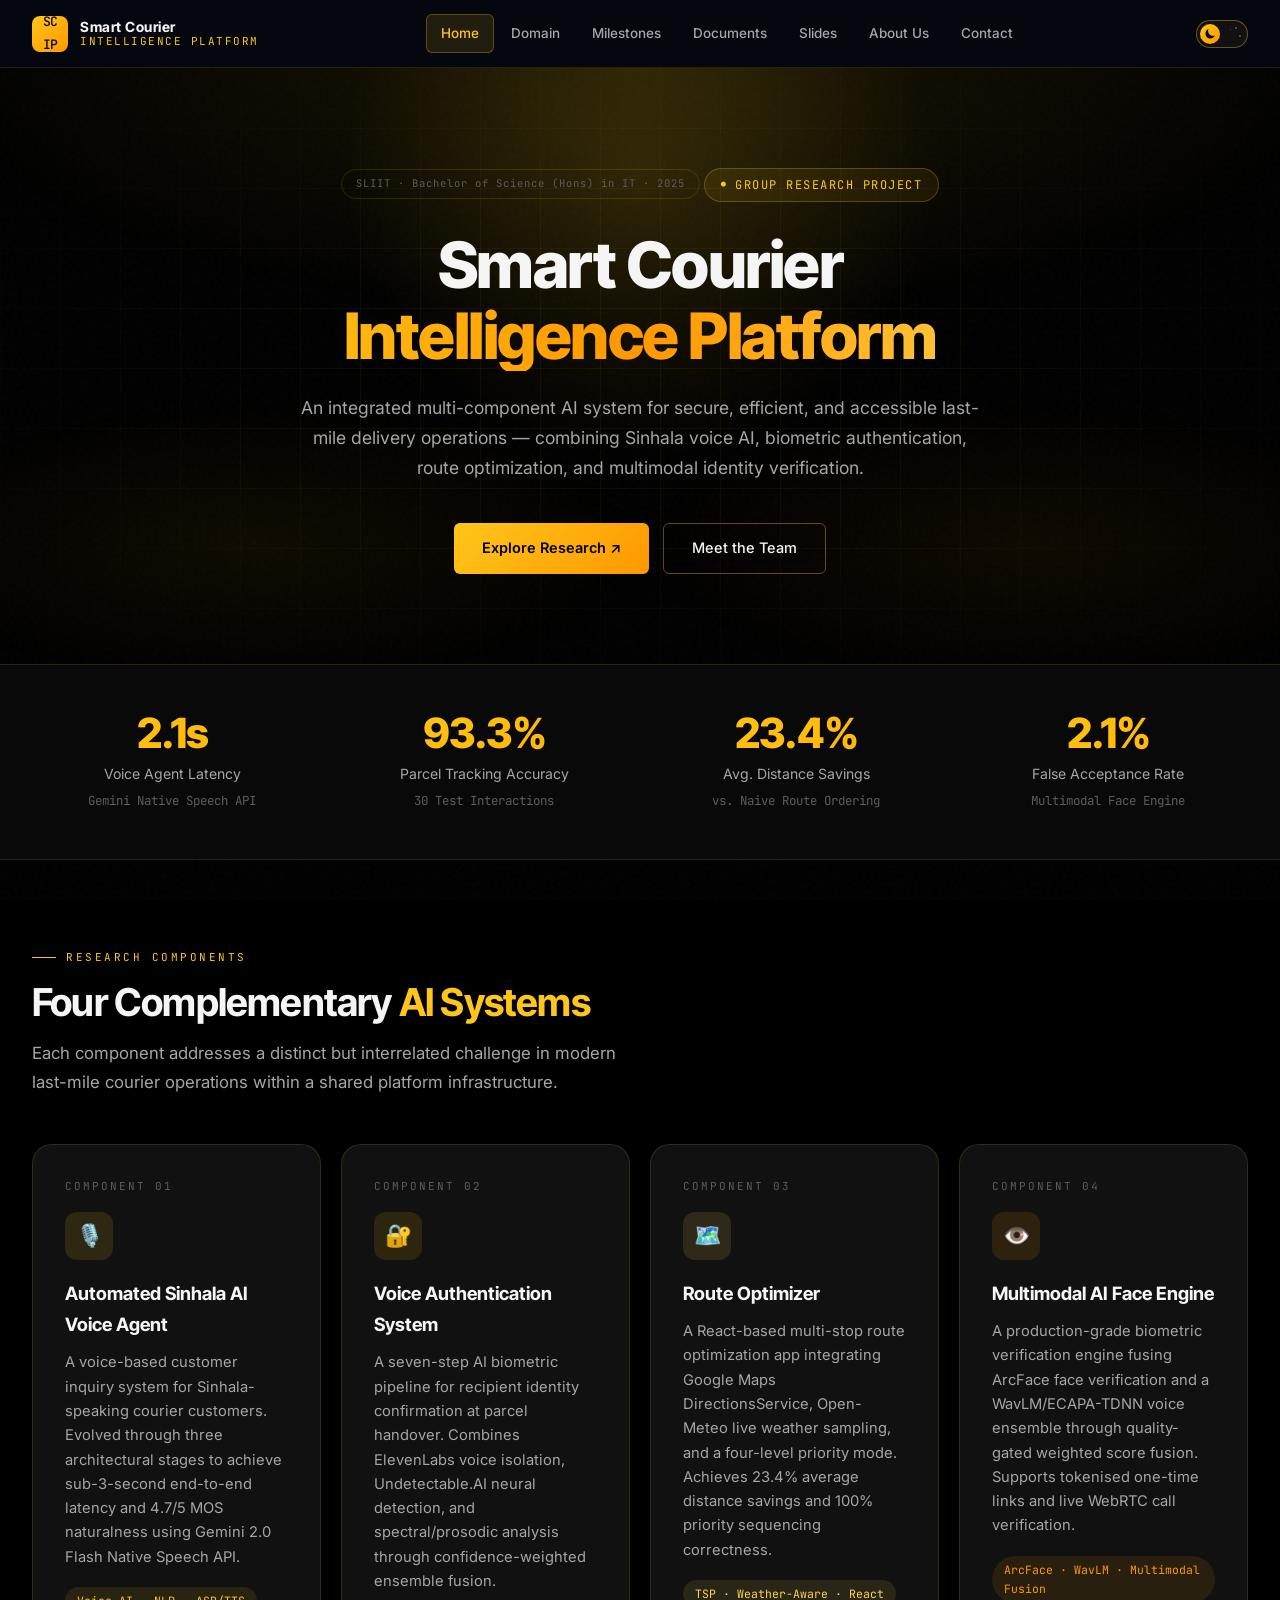
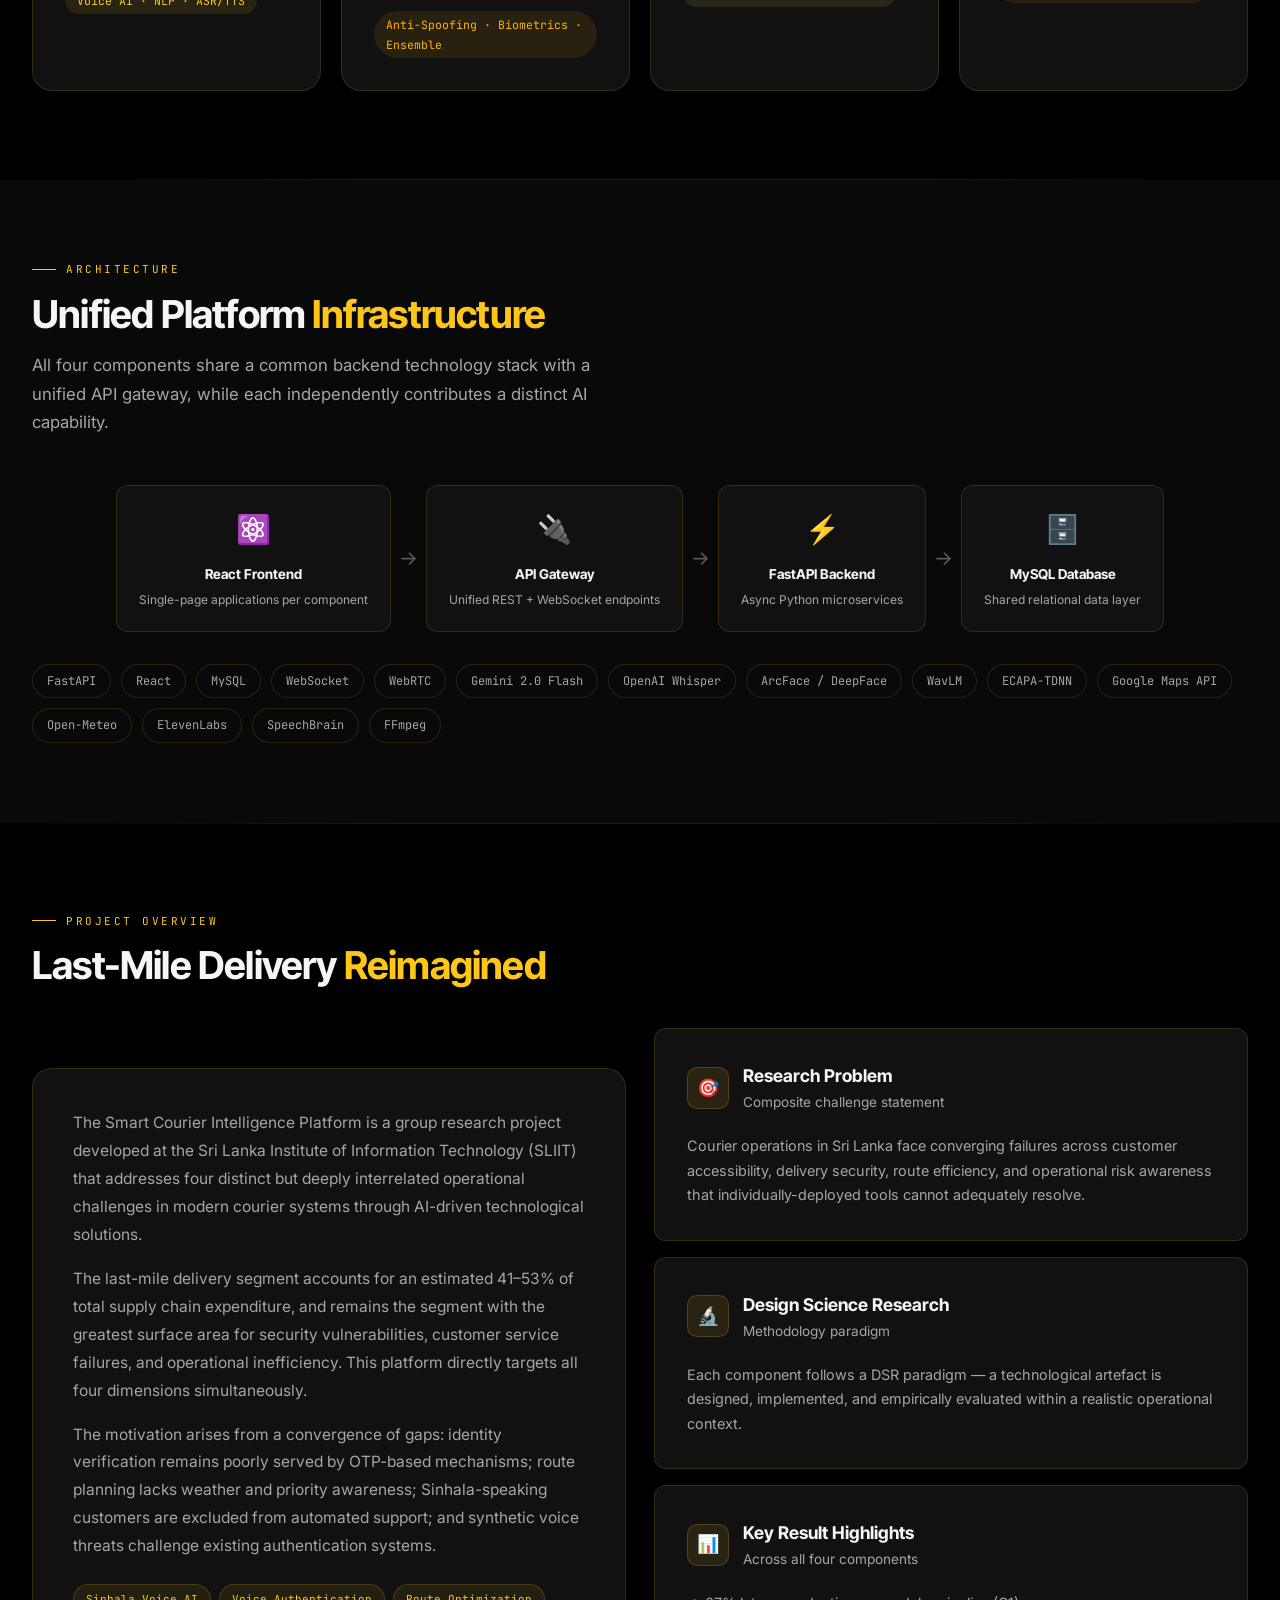
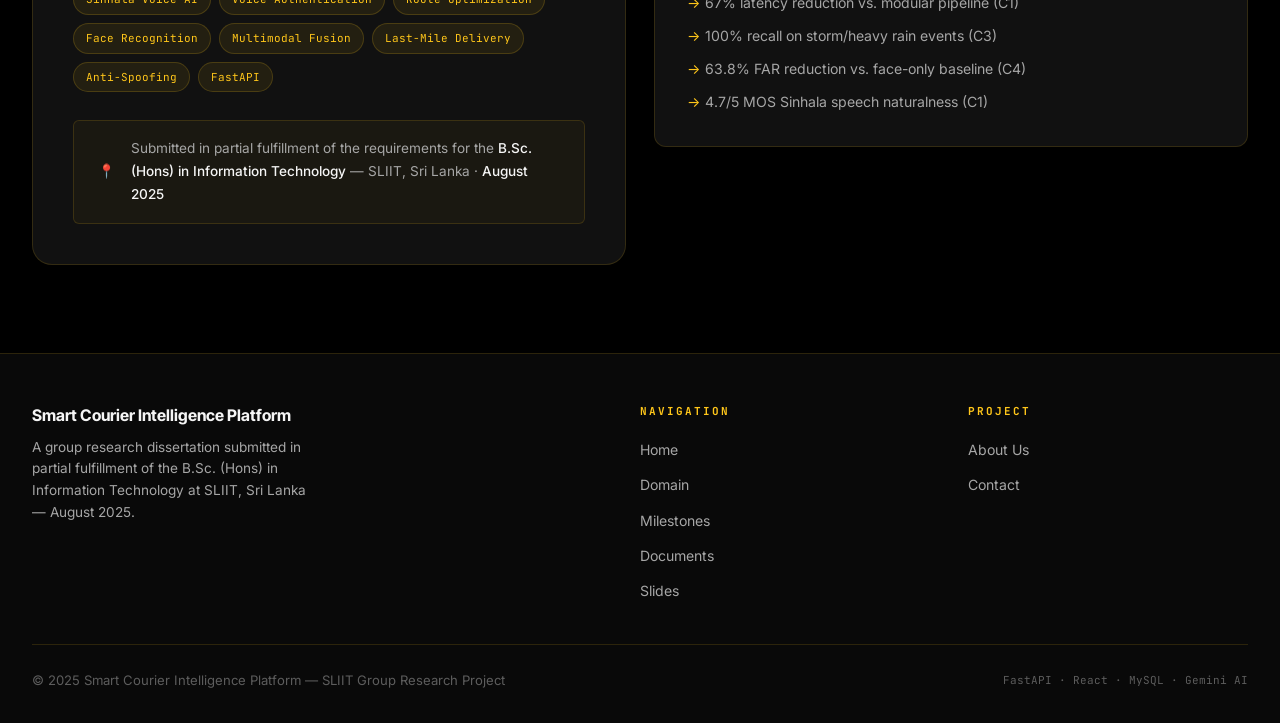
==== index.html @ 5ad06b8f "Initial commit: Smart Courier Intelligence Platform website with dark/light theme toggle" ====
<!DOCTYPE html>
<html lang="en">
<head>
  <meta charset="UTF-8" />
  <meta name="viewport" content="width=device-width, initial-scale=1.0" />
  <title>Smart Courier Intelligence Platform — SLIIT 2025</title>
  <link rel="stylesheet" href="style.css" />
  <style>
    /* Animated grid lines in hero */
    .hero-grid {
      position: absolute; inset: 0; overflow: hidden; pointer-events: none;
      background-image:
        linear-gradient(rgba(255,198,26,0.05) 1px, transparent 1px),
        linear-gradient(90deg, rgba(255,198,26,0.05) 1px, transparent 1px);
      background-size: 60px 60px;
      mask-image: radial-gradient(ellipse 80% 80% at 50% 50%, black 30%, transparent 80%);
    }
    .hero-glow {
      position: absolute; width: 600px; height: 600px;
      border-radius: 50%; top: -200px; left: 50%; transform: translateX(-50%);
      background: radial-gradient(circle, rgba(255,198,26,0.14) 0%, transparent 70%);
      pointer-events: none;
    }
    .platform-badge {
      display: inline-flex; align-items: center; gap: 8px;
      padding: 5px 14px; border-radius: 50px;
      font-family: var(--font-mono); font-size: 10.5px; letter-spacing: 1px;
      border: 1px solid var(--border); color: var(--text-muted); margin-bottom: 12px;
    }
    .arch-overview {
      background: var(--bg-secondary);
      padding: 80px 32px;
    }
    .arch-diagram {
      display: flex; align-items: center; justify-content: center;
      gap: 0; margin-top: 48px; flex-wrap: wrap;
    }
    .arch-box {
      background: var(--bg-card); border: 1px solid var(--border);
      border-radius: var(--radius-md); padding: 20px 22px; text-align: center;
      min-width: 160px; transition: var(--transition);
    }
    .arch-box:hover { border-color: var(--border-hover); transform: translateY(-3px); }
    .arch-box .arch-icon { font-size: 28px; margin-bottom: 10px; }
    .arch-box h4 { font-family: var(--font-head); font-size: 0.85rem; font-weight: 700; margin-bottom: 4px; }
    .arch-box p { font-size: 0.75rem; color: var(--text-secondary); }
    .arch-arrow { color: var(--text-muted); font-size: 20px; padding: 0 8px; flex-shrink: 0; }
    .intro-section { padding: 88px 32px; }
    .research-summary {
      background: var(--bg-card); border: 1px solid var(--border); border-radius: var(--radius-lg);
      padding: 40px; margin-top: 40px;
    }
    .research-summary p { color: var(--text-secondary); line-height: 1.8; font-size: 0.97rem; }
    .research-summary p + p { margin-top: 16px; }
    .kw-wrap { display: flex; flex-wrap: wrap; gap: 8px; margin-top: 24px; }
    .kw { padding: 5px 12px; background: rgba(255,198,26,0.08); border: 1px solid rgba(255,198,26,0.18); border-radius: 50px; font-family: var(--font-mono); font-size: 11px; color: #ffc61a; }
    .inst-bar {
      display: flex; align-items: center; gap: 16px;
      padding: 16px 24px; background: rgba(255,198,26,0.04);
      border: 1px solid var(--border); border-radius: var(--radius-sm);
      margin-top: 28px;
    }
    .inst-bar span { font-size: 0.85rem; color: var(--text-secondary); }
    .inst-bar strong { color: var(--text-primary); font-weight: 500; }
  </style>
</head>
<body>

<!-- ══ NAVIGATION ══ -->
<nav class="navbar">
  <div class="nav-inner">
    <a href="index.html" class="nav-brand">
      <div class="nav-logo">SC<br>IP</div>
      <div class="nav-name">Smart Courier<span>Intelligence Platform</span></div>
    </a>
    <div class="nav-links">
      <a href="index.html" class="active">Home</a>
      <a href="domain.html">Domain</a>
      <a href="milestones.html">Milestones</a>
      <a href="documents.html">Documents</a>
      <a href="slides.html">Slides</a>
      <a href="about.html">About Us</a>
      <a href="contact.html">Contact</a>
    </div>
    <button class="theme-toggle" id="theme-toggle" aria-label="Toggle theme">
        <div class="theme-toggle-track">
          <div class="toggle-stars"><span></span><span></span><span></span></div>
          <div class="theme-toggle-thumb">
            <svg class="icon-moon" viewBox="0 0 24 24" fill="currentColor"><path d="M21.752 15.002A9.718 9.718 0 0 1 18 15.75c-5.385 0-9.75-4.365-9.75-9.75 0-1.33.266-2.597.748-3.752A9.753 9.753 0 0 0 3 11.25C3 16.635 7.365 21 12.75 21a9.753 9.753 0 0 0 9.002-5.998Z"/></svg>
            <svg class="icon-sun" viewBox="0 0 24 24" fill="currentColor"><path d="M12 2.25a.75.75 0 0 1 .75.75v2.25a.75.75 0 0 1-1.5 0V3a.75.75 0 0 1 .75-.75ZM7.5 12a4.5 4.5 0 1 1 9 0 4.5 4.5 0 0 1-9 0ZM18.894 6.166a.75.75 0 0 0-1.06-1.06l-1.591 1.59a.75.75 0 1 0 1.06 1.061l1.591-1.59ZM21.75 12a.75.75 0 0 1-.75.75h-2.25a.75.75 0 0 1 0-1.5H21a.75.75 0 0 1 .75.75ZM17.834 18.894a.75.75 0 0 0 1.06-1.06l-1.59-1.591a.75.75 0 1 0-1.061 1.06l1.59 1.591ZM12 18a.75.75 0 0 1 .75.75V21a.75.75 0 0 1-1.5 0v-2.25A.75.75 0 0 1 12 18ZM7.758 17.303a.75.75 0 0 0-1.061-1.06l-1.591 1.59a.75.75 0 0 0 1.06 1.061l1.591-1.59ZM6 12a.75.75 0 0 1-.75.75H3a.75.75 0 0 1 0-1.5h2.25A.75.75 0 0 1 6 12ZM6.697 7.757a.75.75 0 0 0 1.06-1.06l-1.59-1.591a.75.75 0 0 0-1.061 1.06l1.59 1.591Z"/></svg>
          </div>
        </div>
      </button>
    <button class="nav-toggle" aria-label="Toggle menu">☰</button>
  </div>
</nav>

<!-- ══ HERO ══ -->
<main class="page-wrap">
  <section class="hero">
    <div class="hero-grid"></div>
    <div class="hero-glow"></div>
    <div class="hero-inner">
      <div class="platform-badge">SLIIT · Bachelor of Science (Hons) in IT · 2025</div>
      <div class="hero-badge">Group Research Project</div>
      <h1>
        Smart Courier
        <span class="line-accent">Intelligence Platform</span>
      </h1>
      <p class="hero-sub">
        An integrated multi-component AI system for secure, efficient, and accessible
        last-mile delivery operations — combining Sinhala voice AI, biometric
        authentication, route optimization, and multimodal identity verification.
      </p>
      <div class="hero-actions">
        <a href="domain.html" class="btn-primary">Explore Research ↗</a>
        <a href="about.html" class="btn-outline">Meet the Team</a>
      </div>
    </div>
  </section>

  <!-- ══ STATS STRIP ══ -->
  <div class="stats-strip">
    <div class="stats-grid">
      <div class="stat-item">
        <div class="stat-num" data-target="2.1" data-suffix="s">2.1s</div>
        <div class="stat-label">Voice Agent Latency</div>
        <div class="stat-sub">Gemini Native Speech API</div>
      </div>
      <div class="stat-item">
        <div class="stat-num" data-target="93.3" data-suffix="%">93.3%</div>
        <div class="stat-label">Parcel Tracking Accuracy</div>
        <div class="stat-sub">30 Test Interactions</div>
      </div>
      <div class="stat-item">
        <div class="stat-num" data-target="23.4" data-suffix="%">23.4%</div>
        <div class="stat-label">Avg. Distance Savings</div>
        <div class="stat-sub">vs. Naive Route Ordering</div>
      </div>
      <div class="stat-item">
        <div class="stat-num" data-target="2.1" data-suffix="%">2.1%</div>
        <div class="stat-label">False Acceptance Rate</div>
        <div class="stat-sub">Multimodal Face Engine</div>
      </div>
    </div>
  </div>

  <!-- ══ FOUR COMPONENTS ══ -->
  <section class="section">
    <div class="container">
      <div class="section-label">Research Components</div>
      <h2 class="section-title">Four Complementary <span>AI Systems</span></h2>
      <p class="section-desc">Each component addresses a distinct but interrelated challenge in modern last-mile courier operations within a shared platform infrastructure.</p>

      <div class="components-grid mt-48">
        <div class="comp-card c1">
          <div class="comp-number">Component 01</div>
          <div class="comp-icon">🎙️</div>
          <h3>Automated Sinhala AI Voice Agent</h3>
          <p>A voice-based customer inquiry system for Sinhala-speaking courier customers. Evolved through three architectural stages to achieve sub-3-second end-to-end latency and 4.7/5 MOS naturalness using Gemini 2.0 Flash Native Speech API.</p>
          <span class="comp-tag">Voice AI · NLP · ASR/TTS</span>
        </div>

        <div class="comp-card c2">
          <div class="comp-number">Component 02</div>
          <div class="comp-icon">🔐</div>
          <h3>Voice Authentication System</h3>
          <p>A seven-step AI biometric pipeline for recipient identity confirmation at parcel handover. Combines ElevenLabs voice isolation, Undetectable.AI neural detection, and spectral/prosodic analysis through confidence-weighted ensemble fusion.</p>
          <span class="comp-tag">Anti-Spoofing · Biometrics · Ensemble</span>
        </div>

        <div class="comp-card c3">
          <div class="comp-number">Component 03</div>
          <div class="comp-icon">🗺️</div>
          <h3>Route Optimizer</h3>
          <p>A React-based multi-stop route optimization app integrating Google Maps DirectionsService, Open-Meteo live weather sampling, and a four-level priority mode. Achieves 23.4% average distance savings and 100% priority sequencing correctness.</p>
          <span class="comp-tag">TSP · Weather-Aware · React</span>
        </div>

        <div class="comp-card c4">
          <div class="comp-number">Component 04</div>
          <div class="comp-icon">👁️</div>
          <h3>Multimodal AI Face Engine</h3>
          <p>A production-grade biometric verification engine fusing ArcFace face verification and a WavLM/ECAPA-TDNN voice ensemble through quality-gated weighted score fusion. Supports tokenised one-time links and live WebRTC call verification.</p>
          <span class="comp-tag">ArcFace · WavLM · Multimodal Fusion</span>
        </div>
      </div>
    </div>
  </section>

  <div class="divider"></div>

  <!-- ══ PLATFORM ARCHITECTURE OVERVIEW ══ -->
  <section class="arch-overview">
    <div class="container">
      <div class="section-label">Architecture</div>
      <h2 class="section-title">Unified Platform <span>Infrastructure</span></h2>
      <p class="section-desc">All four components share a common backend technology stack with a unified API gateway, while each independently contributes a distinct AI capability.</p>

      <div class="arch-diagram">
        <div class="arch-box">
          <div class="arch-icon">⚛️</div>
          <h4>React Frontend</h4>
          <p>Single-page applications per component</p>
        </div>
        <div class="arch-arrow">→</div>
        <div class="arch-box">
          <div class="arch-icon">🔌</div>
          <h4>API Gateway</h4>
          <p>Unified REST + WebSocket endpoints</p>
        </div>
        <div class="arch-arrow">→</div>
        <div class="arch-box">
          <div class="arch-icon">⚡</div>
          <h4>FastAPI Backend</h4>
          <p>Async Python microservices</p>
        </div>
        <div class="arch-arrow">→</div>
        <div class="arch-box">
          <div class="arch-icon">🗄️</div>
          <h4>MySQL Database</h4>
          <p>Shared relational data layer</p>
        </div>
      </div>

      <div class="tech-cloud mt-32">
        <span class="tech-pill">FastAPI</span>
        <span class="tech-pill">React</span>
        <span class="tech-pill">MySQL</span>
        <span class="tech-pill">WebSocket</span>
        <span class="tech-pill">WebRTC</span>
        <span class="tech-pill">Gemini 2.0 Flash</span>
        <span class="tech-pill">OpenAI Whisper</span>
        <span class="tech-pill">ArcFace / DeepFace</span>
        <span class="tech-pill">WavLM</span>
        <span class="tech-pill">ECAPA-TDNN</span>
        <span class="tech-pill">Google Maps API</span>
        <span class="tech-pill">Open-Meteo</span>
        <span class="tech-pill">ElevenLabs</span>
        <span class="tech-pill">SpeechBrain</span>
        <span class="tech-pill">FFmpeg</span>
      </div>
    </div>
  </section>

  <div class="divider"></div>

  <!-- ══ RESEARCH INTRODUCTION ══ -->
  <section class="intro-section">
    <div class="container">
      <div class="section-label">Project Overview</div>
      <h2 class="section-title">Last-Mile Delivery <span>Reimagined</span></h2>

      <div class="two-col mt-40">
        <div class="research-summary">
          <p>
            The Smart Courier Intelligence Platform is a group research project developed at the Sri Lanka
            Institute of Information Technology (SLIIT) that addresses four distinct but deeply interrelated
            operational challenges in modern courier systems through AI-driven technological solutions.
          </p>
          <p>
            The last-mile delivery segment accounts for an estimated 41–53% of total supply chain
            expenditure, and remains the segment with the greatest surface area for security vulnerabilities,
            customer service failures, and operational inefficiency. This platform directly targets all four
            dimensions simultaneously.
          </p>
          <p>
            The motivation arises from a convergence of gaps: identity verification remains poorly served
            by OTP-based mechanisms; route planning lacks weather and priority awareness; Sinhala-speaking
            customers are excluded from automated support; and synthetic voice threats challenge existing
            authentication systems.
          </p>
          <div class="kw-wrap">
            <span class="kw">Sinhala Voice AI</span>
            <span class="kw">Voice Authentication</span>
            <span class="kw">Route Optimization</span>
            <span class="kw">Face Recognition</span>
            <span class="kw">Multimodal Fusion</span>
            <span class="kw">Last-Mile Delivery</span>
            <span class="kw">Anti-Spoofing</span>
            <span class="kw">FastAPI</span>
          </div>
          <div class="inst-bar">
            <span>📍</span>
            <span>Submitted in partial fulfillment of the requirements for the <strong>B.Sc. (Hons) in Information Technology</strong> — SLIIT, Sri Lanka &middot; <strong>August 2025</strong></span>
          </div>
        </div>

        <div>
          <div class="content-card mb-16">
            <div class="card-head">
              <div class="card-icon">🎯</div>
              <div>
                <h3>Research Problem</h3>
                <div class="card-sub">Composite challenge statement</div>
              </div>
            </div>
            <p style="font-size:0.9rem;color:var(--text-secondary);line-height:1.7;">
              Courier operations in Sri Lanka face converging failures across customer accessibility,
              delivery security, route efficiency, and operational risk awareness that individually-deployed
              tools cannot adequately resolve.
            </p>
          </div>

          <div class="content-card mb-16">
            <div class="card-head">
              <div class="card-icon">🔬</div>
              <div>
                <h3>Design Science Research</h3>
                <div class="card-sub">Methodology paradigm</div>
              </div>
            </div>
            <p style="font-size:0.9rem;color:var(--text-secondary);line-height:1.7;">
              Each component follows a DSR paradigm — a technological artefact is designed, implemented,
              and empirically evaluated within a realistic operational context.
            </p>
          </div>

          <div class="content-card">
            <div class="card-head">
              <div class="card-icon">📊</div>
              <div>
                <h3>Key Result Highlights</h3>
                <div class="card-sub">Across all four components</div>
              </div>
            </div>
            <ul style="display:grid;gap:9px;margin-top:4px;">
              <li style="font-size:0.88rem;color:var(--text-secondary);padding-left:18px;position:relative;">
                <span style="position:absolute;left:0;color:var(--accent-cyan);">→</span>
                67% latency reduction vs. modular pipeline (C1)
              </li>
              <li style="font-size:0.88rem;color:var(--text-secondary);padding-left:18px;position:relative;">
                <span style="position:absolute;left:0;color:var(--accent-cyan);">→</span>
                100% recall on storm/heavy rain events (C3)
              </li>
              <li style="font-size:0.88rem;color:var(--text-secondary);padding-left:18px;position:relative;">
                <span style="position:absolute;left:0;color:var(--accent-cyan);">→</span>
                63.8% FAR reduction vs. face-only baseline (C4)
              </li>
              <li style="font-size:0.88rem;color:var(--text-secondary);padding-left:18px;position:relative;">
                <span style="position:absolute;left:0;color:var(--accent-cyan);">→</span>
                4.7/5 MOS Sinhala speech naturalness (C1)
              </li>
            </ul>
          </div>
        </div>
      </div>
    </div>
  </section>

  <!-- ══ FOOTER ══ -->
  <footer>
    <div class="footer-inner">
      <div class="footer-top">
        <div class="footer-brand">
          <h3>Smart Courier Intelligence Platform</h3>
          <p>A group research dissertation submitted in partial fulfillment of the B.Sc. (Hons) in Information Technology at SLIIT, Sri Lanka — August 2025.</p>
        </div>
        <div class="footer-col">
          <h4>Navigation</h4>
          <ul>
            <li><a href="index.html">Home</a></li>
            <li><a href="domain.html">Domain</a></li>
            <li><a href="milestones.html">Milestones</a></li>
            <li><a href="documents.html">Documents</a></li>
            <li><a href="slides.html">Slides</a></li>
          </ul>
        </div>
        <div class="footer-col">
          <h4>Project</h4>
          <ul>
            <li><a href="about.html">About Us</a></li>
            <li><a href="contact.html">Contact</a></li>
          </ul>
        </div>
      </div>
      <div class="footer-bottom">
        <p>© 2025 Smart Courier Intelligence Platform — SLIIT Group Research Project</p>
        <span>FastAPI · React · MySQL · Gemini AI</span>
      </div>
    </div>
  </footer>
</main>

<script src="main.js"></script>
</body>
</html>
---- style.css ----
/* ============================================================
   SMART COURIER INTELLIGENCE PLATFORM — Global Stylesheet
  Aesthetic: Black / Gold Premium Logistics
  Fonts: Inter Tight (headings) + Inter (body) + JetBrains Mono (data)
   ============================================================ */

@import url('https://fonts.googleapis.com/css2?family=Inter:wght@400;500;600;700;800;900&family=Inter+Tight:wght@600;700;800;900&family=JetBrains+Mono:wght@400;500&display=swap');

/* ── CSS VARIABLES ── */
:root {
  --bg-primary:    #000000;
  --bg-secondary:  #090909;
  --bg-card:       #111111;
  --bg-card-hover: #171717;
  --bg-glass:      rgba(17, 17, 17, 0.8);
  --accent-cyan:   #ffc61a;
  --accent-blue:   #ffb300;
  --accent-purple: #ffd54f;
  --accent-green:  #f6d44e;
  --accent-orange: #ff9800;
  --text-primary:  #f5f5f5;
  --text-secondary:#a6a6a6;
  --text-muted:    #5d5d5d;
  --border:        rgba(255, 198, 26, 0.14);
  --border-hover:  rgba(255, 198, 26, 0.38);
  --glow-cyan:     0 0 20px rgba(255, 198, 26, 0.18);
  --glow-strong:   0 0 40px rgba(255, 198, 26, 0.28);
  --radius-sm:     6px;
  --radius-md:     12px;
  --radius-lg:     20px;
  --shadow-card:   0 4px 32px rgba(0,0,0,0.45);
  --transition:    all 0.25s cubic-bezier(0.4, 0, 0.2, 1);
  --font-head:     'Inter Tight', sans-serif;
  --font-body:     'Inter', sans-serif;
  --font-mono:     'JetBrains Mono', monospace;
}

/* ── LIGHT THEME OVERRIDES ── */
[data-theme="light"] {
  --bg-primary:    #f5f3ee;
  --bg-secondary:  #ece9e1;
  --bg-card:       #ffffff;
  --bg-card-hover: #faf9f6;
  --bg-glass:      rgba(255, 255, 255, 0.85);
  --accent-cyan:   #c48a00;
  --accent-blue:   #b37a00;
  --accent-purple: #d4a017;
  --accent-green:  #c09a10;
  --accent-orange: #d47800;
  --text-primary:  #1a1a1a;
  --text-secondary:#5a5a5a;
  --text-muted:    #9a9a9a;
  --border:        rgba(180, 140, 30, 0.18);
  --border-hover:  rgba(180, 140, 30, 0.40);
  --glow-cyan:     0 0 20px rgba(196, 138, 0, 0.12);
  --glow-strong:   0 0 40px rgba(196, 138, 0, 0.18);
  --shadow-card:   0 4px 32px rgba(0,0,0,0.08);
}

[data-theme="light"] body::before {
  opacity: 0.012;
}

[data-theme="light"] .navbar {
  background: rgba(245, 243, 238, 0.88);
}

[data-theme="light"] .nav-logo {
  color: #fff;
}

[data-theme="light"] .hero::before {
  background:
    radial-gradient(ellipse 80% 60% at 50% 0%, rgba(196,138,0,0.08) 0%, transparent 70%),
    radial-gradient(ellipse 50% 40% at 20% 80%, rgba(180,122,0,0.05) 0%, transparent 60%),
    radial-gradient(ellipse 50% 40% at 80% 80%, rgba(212,120,0,0.05) 0%, transparent 60%);
}

[data-theme="light"] .grid-bg {
  background-image:
    linear-gradient(rgba(180,140,30,0.06) 1px, transparent 1px),
    linear-gradient(90deg, rgba(180,140,30,0.06) 1px, transparent 1px);
}

[data-theme="light"] .btn-primary {
  color: #fff;
}

[data-theme="light"] .btn-primary:hover {
  color: #fff;
}

[data-theme="light"] .step-num {
  color: #fff;
}

[data-theme="light"] .info-table th {
  background: rgba(196,138,0,0.06);
}

[data-theme="light"] .slide-thumb-label {
  background: rgba(255,255,255,0.85);
  color: var(--text-muted);
}

[data-theme="light"] .nav-links.open {
  background: rgba(245,243,238,0.97);
}

[data-theme="light"] ::-webkit-scrollbar-track {
  background: var(--bg-primary);
}

[data-theme="light"] ::-webkit-scrollbar-thumb {
  background: #c0bdb6;
}

[data-theme="light"] ::-webkit-scrollbar-thumb:hover {
  background: #a09d96;
}

/* ── RESET & BASE ── */
*, *::before, *::after { box-sizing: border-box; margin: 0; padding: 0; }
html { scroll-behavior: smooth; font-size: 16px; }
html, html *:not(.theme-toggle-thumb):not(.icon-sun):not(.icon-moon) {
  transition: background-color 0.35s ease, color 0.35s ease, border-color 0.35s ease, box-shadow 0.35s ease;
}
body {
  font-family: var(--font-body);
  background-color: var(--bg-primary);
  color: var(--text-primary);
  line-height: 1.7;
  overflow-x: hidden;
}
img { max-width: 100%; display: block; }
a { color: var(--accent-cyan); text-decoration: none; transition: var(--transition); }
a:hover { color: #fff; }
ul, ol { list-style: none; }

/* ── NOISE TEXTURE OVERLAY ── */
body::before {
  content: '';
  position: fixed; inset: 0;
  background-image: url("data:image/svg+xml,%3Csvg viewBox='0 0 256 256' xmlns='http://www.w3.org/2000/svg'%3E%3Cfilter id='n'%3E%3CfeTurbulence type='fractalNoise' baseFrequency='0.9' numOctaves='4' stitchTiles='stitch'/%3E%3C/filter%3E%3Crect width='100%25' height='100%25' filter='url(%23n)' opacity='1'/%3E%3C/svg%3E");
  opacity: 0.025;
  pointer-events: none;
  z-index: 0;
}

/* ── GRID BACKGROUND ── */
.grid-bg {
  background-image:
    linear-gradient(rgba(255,198,26,0.05) 1px, transparent 1px),
    linear-gradient(90deg, rgba(255,198,26,0.05) 1px, transparent 1px);
  background-size: 48px 48px;
}

/* ── NAVIGATION ── */
.navbar {
  position: fixed; top: 0; left: 0; right: 0; z-index: 1000;
  height: 68px;
  background: rgba(5, 9, 17, 0.85);
  backdrop-filter: blur(16px) saturate(180%);
  border-bottom: 1px solid var(--border);
  display: flex; align-items: center;
}
.nav-inner {
  max-width: 1320px; margin: 0 auto; width: 100%;
  padding: 0 32px;
  display: flex; align-items: center; justify-content: space-between;
  gap: 24px;
}
.nav-brand {
  display: flex; align-items: center; gap: 12px;
  text-decoration: none;
  flex-shrink: 0;
}
.nav-logo {
  width: 36px; height: 36px;
  background: linear-gradient(135deg, var(--accent-cyan), var(--accent-orange));
  border-radius: 8px;
  display: flex; align-items: center; justify-content: center;
  font-family: var(--font-mono); font-size: 13px; font-weight: 500;
  color: #050911; letter-spacing: -0.5px;
}
.nav-name {
  font-family: var(--font-head); font-size: 14px; font-weight: 700;
  color: var(--text-primary); letter-spacing: 0.5px;
  line-height: 1.2;
}
.nav-name span { display: block; color: var(--accent-cyan); font-size: 11px; font-weight: 400; letter-spacing: 1.5px; text-transform: uppercase; font-family: var(--font-mono); }
.nav-links { display: flex; align-items: center; gap: 2px; }
.nav-links a {
  padding: 7px 14px;
  font-size: 13.5px; font-weight: 500;
  color: var(--text-secondary);
  border-radius: var(--radius-sm);
  border: 1px solid transparent;
  transition: var(--transition);
  white-space: nowrap;
}
.nav-links a:hover { color: var(--text-primary); background: rgba(255,198,26,0.08); border-color: var(--border); }
.nav-links a.active { color: var(--accent-cyan); background: rgba(255,198,26,0.12); border-color: rgba(255,198,26,0.28); }
.nav-toggle { display: none; background: none; border: none; cursor: pointer; color: var(--text-primary); font-size: 22px; }

/* ── PAGE WRAPPER ── */
.page-wrap { padding-top: 68px; min-height: 100vh; position: relative; z-index: 1; }

/* ── HERO SECTION ── */
.hero {
  position: relative; overflow: hidden;
  padding: 100px 32px 90px;
  text-align: center;
}
.hero::before {
  content: '';
  position: absolute; inset: 0;
  background:
    radial-gradient(ellipse 80% 60% at 50% 0%, rgba(255,198,26,0.10) 0%, transparent 70%),
    radial-gradient(ellipse 50% 40% at 20% 80%, rgba(255,179,0,0.06) 0%, transparent 60%),
    radial-gradient(ellipse 50% 40% at 80% 80%, rgba(255,152,0,0.06) 0%, transparent 60%);
}
.hero-inner { max-width: 900px; margin: 0 auto; position: relative; }
.hero-badge {
  display: inline-flex; align-items: center; gap: 8px;
  padding: 6px 16px;
  background: rgba(255,198,26,0.08); border: 1px solid rgba(255,198,26,0.25);
  border-radius: 50px; margin-bottom: 28px;
  font-family: var(--font-mono); font-size: 12px; color: var(--accent-cyan);
  letter-spacing: 1.5px; text-transform: uppercase;
  animation: fadeInDown 0.6s ease both;
}
.hero-badge::before { content: '●'; font-size: 8px; animation: pulse 2s infinite; }
@keyframes pulse { 0%,100%{opacity:1} 50%{opacity:0.3} }
@keyframes fadeInDown { from{opacity:0;transform:translateY(-16px)} to{opacity:1;transform:translateY(0)} }
@keyframes fadeInUp { from{opacity:0;transform:translateY(20px)} to{opacity:1;transform:translateY(0)} }
@keyframes fadeIn { from{opacity:0} to{opacity:1} }

.hero h1 {
  font-family: var(--font-head); font-size: clamp(2.4rem, 5vw, 4rem);
  font-weight: 800; line-height: 1.1; letter-spacing: -1.5px;
  margin-bottom: 22px;
  animation: fadeInUp 0.7s ease 0.1s both;
}
.hero h1 .line-accent { 
  display: block;
  background: linear-gradient(90deg, var(--accent-cyan), var(--accent-orange), var(--accent-purple));
  -webkit-background-clip: text; -webkit-text-fill-color: transparent;
  background-clip: text;
}
.hero-sub {
  font-size: 1.1rem; color: var(--text-secondary); max-width: 680px; margin: 0 auto 40px;
  line-height: 1.7; animation: fadeInUp 0.7s ease 0.2s both;
}
.hero-actions {
  display: flex; gap: 14px; justify-content: center; flex-wrap: wrap;
  animation: fadeInUp 0.7s ease 0.3s both;
}
.btn-primary {
  display: inline-flex; align-items: center; gap: 8px;
  padding: 13px 28px; font-weight: 600; font-size: 14.5px;
  background: linear-gradient(135deg, var(--accent-cyan), var(--accent-orange));
  color: #000; border-radius: var(--radius-sm); border: none; cursor: pointer;
  transition: var(--transition); text-decoration: none;
  box-shadow: 0 0 0 rgba(255,198,26,0);
}
.btn-primary:hover { transform: translateY(-2px); box-shadow: 0 6px 24px rgba(255,198,26,0.35); color: #000; }
.btn-outline {
  display: inline-flex; align-items: center; gap: 8px;
  padding: 12px 28px; font-weight: 500; font-size: 14.5px;
  background: transparent; color: var(--text-primary);
  border: 1px solid var(--border-hover); border-radius: var(--radius-sm); cursor: pointer;
  transition: var(--transition); text-decoration: none;
}
.btn-outline:hover { background: rgba(255,198,26,0.07); border-color: var(--accent-cyan); color: var(--text-primary); transform: translateY(-2px); }

/* ── SECTION COMMON ── */
.section { padding: 88px 32px; }
.section-sm { padding: 60px 32px; }
.container { max-width: 1280px; margin: 0 auto; }
.section-label {
  font-family: var(--font-mono); font-size: 11px; color: var(--accent-cyan);
  letter-spacing: 2.5px; text-transform: uppercase; margin-bottom: 12px;
  display: flex; align-items: center; gap: 10px;
}
.section-label::before { content: ''; display: block; width: 24px; height: 1px; background: var(--accent-cyan); }
.section-title {
  font-family: var(--font-head); font-size: clamp(1.8rem, 3vw, 2.6rem);
  font-weight: 700; letter-spacing: -0.8px; margin-bottom: 14px; line-height: 1.2;
}
.section-title span { color: var(--accent-cyan); }
.section-desc { color: var(--text-secondary); max-width: 600px; font-size: 1.05rem; }

/* ── DIVIDER ── */
.divider { height: 1px; background: linear-gradient(90deg, transparent, var(--border) 30%, var(--border) 70%, transparent); margin: 0 32px; }

/* ── COMPONENT CARDS ── */
.components-grid { display: grid; grid-template-columns: repeat(auto-fit, minmax(280px, 1fr)); gap: 20px; margin-top: 48px; }
.comp-card {
  background: var(--bg-card); border: 1px solid var(--border);
  border-radius: var(--radius-lg); padding: 32px;
  transition: var(--transition); position: relative; overflow: hidden;
}
.comp-card::before {
  content: ''; position: absolute; top: 0; left: 0; right: 0; height: 2px;
  background: linear-gradient(90deg, transparent, var(--card-color, var(--accent-cyan)), transparent);
  opacity: 0; transition: var(--transition);
}
.comp-card:hover { transform: translateY(-4px); background: var(--bg-card-hover); border-color: var(--border-hover); box-shadow: var(--glow-cyan); }
.comp-card:hover::before { opacity: 1; }
.comp-card.c1 { --card-color: #ffc61a; }
.comp-card.c2 { --card-color: #ffb300; }
.comp-card.c3 { --card-color: #ffd54f; }
.comp-card.c4 { --card-color: #ff9800; }
.comp-number {
  font-family: var(--font-mono); font-size: 11px; color: var(--text-muted);
  letter-spacing: 2px; text-transform: uppercase; margin-bottom: 16px;
}
.comp-icon {
  width: 48px; height: 48px; border-radius: 12px; margin-bottom: 18px;
  display: flex; align-items: center; justify-content: center; font-size: 22px;
}
.c1 .comp-icon { background: rgba(255,198,26,0.12); }
.c2 .comp-icon { background: rgba(255,179,0,0.12); }
.c3 .comp-icon { background: rgba(255,213,79,0.12); }
.c4 .comp-icon { background: rgba(255,152,0,0.12); }
.comp-card h3 { font-family: var(--font-head); font-size: 1.15rem; font-weight: 700; margin-bottom: 10px; }
.comp-card p { color: var(--text-secondary); font-size: 0.92rem; line-height: 1.65; }
.comp-tag {
  display: inline-block; margin-top: 18px;
  padding: 4px 12px; border-radius: 50px; font-size: 11.5px; font-family: var(--font-mono);
}
.c1 .comp-tag { background: rgba(255,198,26,0.1); color: var(--accent-cyan); }
.c2 .comp-tag { background: rgba(255,179,0,0.1); color: #ffb300; }
.c3 .comp-tag { background: rgba(255,213,79,0.1); color: #ffd54f; }
.c4 .comp-tag { background: rgba(255,152,0,0.1); color: var(--accent-orange); }

/* ── STATS STRIP ── */
.stats-strip {
  background: var(--bg-secondary); border-top: 1px solid var(--border); border-bottom: 1px solid var(--border);
  padding: 48px 32px;
}
.stats-grid { display: grid; grid-template-columns: repeat(auto-fit, minmax(200px, 1fr)); gap: 32px; max-width: 1280px; margin: 0 auto; text-align: center; }
.stat-item {}
.stat-num {
  font-family: var(--font-head); font-size: 2.6rem; font-weight: 800; letter-spacing: -1px;
  background: linear-gradient(135deg, var(--accent-cyan), var(--accent-blue));
  -webkit-background-clip: text; -webkit-text-fill-color: transparent; background-clip: text;
  line-height: 1;
}
.stat-label { color: var(--text-secondary); font-size: 0.88rem; margin-top: 8px; }
.stat-sub { color: var(--text-muted); font-size: 0.78rem; font-family: var(--font-mono); margin-top: 4px; }

/* ── PAGE HEADER ── */
.page-header {
  padding: 72px 32px 60px;
  background: linear-gradient(180deg, rgba(255,198,26,0.05) 0%, transparent 100%);
  border-bottom: 1px solid var(--border);
  position: relative; overflow: hidden;
}
.page-header::before {
  content: ''; position: absolute; top: -100px; right: -100px;
  width: 400px; height: 400px; border-radius: 50%;
  background: radial-gradient(circle, rgba(255,198,26,0.06) 0%, transparent 70%);
  pointer-events: none;
}
.page-header .container { position: relative; }
.page-header-inner { max-width: 760px; }
.breadcrumb { font-family: var(--font-mono); font-size: 11.5px; color: var(--text-muted); margin-bottom: 16px; display: flex; align-items: center; gap: 8px; }
.breadcrumb a { color: var(--accent-cyan); }
.breadcrumb span { color: var(--text-muted); }
.page-header h1 { font-family: var(--font-head); font-size: clamp(2rem, 4vw, 3rem); font-weight: 800; letter-spacing: -1px; margin-bottom: 14px; }
.page-header p { color: var(--text-secondary); font-size: 1.05rem; max-width: 600px; }

/* ── CONTENT CARDS ── */
.content-card {
  background: var(--bg-card); border: 1px solid var(--border);
  border-radius: var(--radius-md); padding: 32px;
  transition: var(--transition);
}
.content-card:hover { border-color: var(--border-hover); }
.card-head { display: flex; align-items: center; gap: 14px; margin-bottom: 20px; }
.card-icon {
  width: 42px; height: 42px; border-radius: 10px;
  background: rgba(255,198,26,0.1); border: 1px solid rgba(255,198,26,0.2);
  display: flex; align-items: center; justify-content: center; font-size: 18px;
  flex-shrink: 0;
}
.card-head h3 { font-family: var(--font-head); font-size: 1.1rem; font-weight: 700; }
.card-head .card-sub { color: var(--text-secondary); font-size: 0.85rem; }

/* ── INFO TABLES ── */
.info-table { width: 100%; border-collapse: collapse; font-size: 0.92rem; }
.info-table th {
  text-align: left; padding: 12px 16px;
  font-family: var(--font-mono); font-size: 11px; font-weight: 500;
  color: var(--accent-cyan); letter-spacing: 1.5px; text-transform: uppercase;
  border-bottom: 1px solid var(--border); background: rgba(255,198,26,0.04);
}
.info-table td { padding: 13px 16px; border-bottom: 1px solid rgba(255,255,255,0.04); color: var(--text-secondary); vertical-align: top; }
.info-table tr:last-child td { border-bottom: none; }
.info-table tr:hover td { background: rgba(255,198,26,0.03); color: var(--text-primary); }
.info-table td strong { color: var(--text-primary); font-weight: 500; }

/* ── TAGS / BADGES ── */
.tag {
  display: inline-block; padding: 3px 10px; border-radius: 4px;
  font-family: var(--font-mono); font-size: 11px; font-weight: 500;
}
.tag-cyan { background: rgba(255,198,26,0.1); color: var(--accent-cyan); border: 1px solid rgba(255,198,26,0.2); }
.tag-purple { background: rgba(255,179,0,0.1); color: #ffb300; border: 1px solid rgba(255,179,0,0.2); }
.tag-blue { background: rgba(255,213,79,0.1); color: #ffd54f; border: 1px solid rgba(255,213,79,0.2); }
.tag-green { background: rgba(0,229,160,0.1); color: var(--accent-green); border: 1px solid rgba(0,229,160,0.2); }
.tag-orange { background: rgba(255,140,66,0.1); color: var(--accent-orange); border: 1px solid rgba(255,140,66,0.2); }

/* ── TIMELINE ── */
.timeline { position: relative; padding-left: 32px; }
.timeline::before { content: ''; position: absolute; left: 8px; top: 4px; bottom: 4px; width: 1px; background: linear-gradient(180deg, var(--accent-cyan), var(--accent-orange), transparent); }
.timeline-item { position: relative; margin-bottom: 36px; }
.timeline-item::before {
  content: ''; position: absolute; left: -28px; top: 6px;
  width: 12px; height: 12px; border-radius: 50%;
  background: var(--bg-primary); border: 2px solid var(--accent-cyan);
  box-shadow: 0 0 8px rgba(255,198,26,0.4);
}
.timeline-item.done::before { background: var(--accent-cyan); }
.timeline-date { font-family: var(--font-mono); font-size: 11px; color: var(--text-muted); letter-spacing: 1px; margin-bottom: 6px; }
.timeline-item h4 { font-family: var(--font-head); font-size: 1rem; font-weight: 700; margin-bottom: 8px; }
.timeline-item p { font-size: 0.9rem; color: var(--text-secondary); }

/* ── ACCORDION ── */
.accordion-item {
  background: var(--bg-card); border: 1px solid var(--border);
  border-radius: var(--radius-md); margin-bottom: 12px;
  overflow: hidden; transition: var(--transition);
}
.accordion-item:hover { border-color: var(--border-hover); }
.accordion-btn {
  width: 100%; display: flex; align-items: center; justify-content: space-between;
  padding: 22px 28px; background: none; border: none; cursor: pointer;
  text-align: left; color: var(--text-primary); gap: 16px;
}
.accordion-btn-left { display: flex; align-items: center; gap: 16px; }
.accordion-num { font-family: var(--font-mono); font-size: 12px; color: var(--accent-cyan); letter-spacing: 1px; min-width: 32px; }
.accordion-title { font-family: var(--font-head); font-size: 1rem; font-weight: 700; }
.accordion-sub { font-size: 0.85rem; color: var(--text-secondary); margin-top: 2px; }
.accordion-arrow { font-size: 18px; color: var(--text-muted); transition: var(--transition); flex-shrink: 0; }
.accordion-item.open .accordion-arrow { transform: rotate(180deg); color: var(--accent-cyan); }
.accordion-body { display: none; padding: 0 28px 24px; }
.accordion-item.open .accordion-body { display: block; }
.accordion-body p { color: var(--text-secondary); font-size: 0.93rem; margin-bottom: 12px; }
.accordion-body ul { display: grid; gap: 8px; }
.accordion-body li { color: var(--text-secondary); font-size: 0.9rem; padding-left: 18px; position: relative; }
.accordion-body li::before { content: '→'; position: absolute; left: 0; color: var(--accent-cyan); font-size: 12px; top: 1px; }
.milestone-meta { display: flex; gap: 16px; flex-wrap: wrap; margin-top: 16px; }
.milestone-meta-item { display: flex; align-items: center; gap: 6px; font-size: 0.85rem; }
.milestone-meta-item .meta-label { color: var(--text-muted); font-family: var(--font-mono); font-size: 11px; text-transform: uppercase; letter-spacing: 1px; }
.milestone-meta-item .meta-val { color: var(--accent-cyan); font-family: var(--font-mono); font-size: 12px; }

/* ── DOCUMENT CARDS ── */
.doc-grid { display: grid; grid-template-columns: repeat(auto-fill, minmax(280px, 1fr)); gap: 18px; }
.doc-card {
  background: var(--bg-card); border: 1px solid var(--border);
  border-radius: var(--radius-md); padding: 24px;
  display: flex; align-items: flex-start; gap: 18px;
  transition: var(--transition); cursor: pointer;
}
.doc-card:hover { border-color: var(--border-hover); background: var(--bg-card-hover); transform: translateY(-2px); }
.doc-file-icon {
  width: 44px; height: 52px; border-radius: 8px; flex-shrink: 0;
  display: flex; align-items: center; justify-content: center;
  font-size: 20px; font-weight: 800; position: relative;
}
.doc-file-icon.pdf { background: rgba(255,80,80,0.12); color: #ff8a8a; border: 1px solid rgba(255,80,80,0.2); }
.doc-file-icon.pptx { background: rgba(255,140,66,0.12); color: var(--accent-orange); border: 1px solid rgba(255,140,66,0.2); }
.doc-file-icon.link { background: rgba(255,198,26,0.1); color: var(--accent-cyan); border: 1px solid var(--border); }
.doc-info { flex: 1; min-width: 0; }
.doc-info h4 { font-family: var(--font-head); font-size: 0.95rem; font-weight: 700; margin-bottom: 5px; }
.doc-info p { color: var(--text-secondary); font-size: 0.83rem; line-height: 1.5; }
.doc-status { display: flex; align-items: center; gap: 6px; margin-top: 10px; font-size: 0.8rem; font-family: var(--font-mono); }
.status-dot { width: 6px; height: 6px; border-radius: 50%; flex-shrink: 0; }
.status-dot.available { background: var(--accent-green); box-shadow: 0 0 6px rgba(0,229,160,0.5); }
.status-dot.pending { background: var(--accent-orange); }
.status-text.available { color: var(--accent-green); }
.status-text.pending { color: var(--accent-orange); }

/* ── TEAM CARDS ── */
.team-grid { display: grid; grid-template-columns: repeat(auto-fill, minmax(260px, 1fr)); gap: 20px; }
.team-card {
  background: var(--bg-card); border: 1px solid var(--border);
  border-radius: var(--radius-lg); padding: 32px 28px;
  text-align: center; transition: var(--transition);
}
.team-card:hover { border-color: var(--border-hover); transform: translateY(-4px); box-shadow: var(--glow-cyan); }
.team-avatar {
  width: 80px; height: 80px; border-radius: 50%; margin: 0 auto 18px;
  display: flex; align-items: center; justify-content: center;
  font-family: var(--font-head); font-size: 28px; font-weight: 800;
  border: 2px solid var(--border-hover);
}
.av1 { background: linear-gradient(135deg, rgba(255,198,26,0.2), rgba(255,198,26,0.05)); color: var(--accent-cyan); }
.av2 { background: linear-gradient(135deg, rgba(255,179,0,0.2), rgba(255,179,0,0.05)); color: #ffb300; }
.av3 { background: linear-gradient(135deg, rgba(255,213,79,0.2), rgba(255,213,79,0.05)); color: #ffd54f; }
.av4 { background: linear-gradient(135deg, rgba(255,152,0,0.2), rgba(255,152,0,0.05)); color: var(--accent-orange); }
.team-card h3 { font-family: var(--font-head); font-size: 1.05rem; font-weight: 700; margin-bottom: 4px; }
.team-id { font-family: var(--font-mono); font-size: 11.5px; color: var(--text-muted); margin-bottom: 12px; }
.team-comp { font-size: 0.85rem; color: var(--text-secondary); margin-bottom: 16px; padding: 8px 12px; background: rgba(255,198,26,0.05); border-radius: 6px; border: 1px solid var(--border); }
.team-email { font-size: 0.83rem; color: var(--accent-cyan); font-family: var(--font-mono); }
.team-email:hover { color: #fff; }

/* ── CONTACT FORM ── */
.contact-layout { display: grid; grid-template-columns: 1fr 380px; gap: 40px; align-items: start; }
.contact-form-wrap { background: var(--bg-card); border: 1px solid var(--border); border-radius: var(--radius-lg); padding: 40px; }
.form-group { margin-bottom: 22px; }
.form-label { display: block; font-size: 12.5px; font-family: var(--font-mono); color: var(--text-secondary); letter-spacing: 1px; text-transform: uppercase; margin-bottom: 8px; }
.form-input, .form-select, .form-textarea {
  width: 100%; padding: 13px 16px;
  background: var(--bg-secondary); border: 1px solid var(--border);
  border-radius: var(--radius-sm); color: var(--text-primary);
  font-family: var(--font-body); font-size: 14.5px;
  transition: var(--transition); outline: none;
}
.form-input:focus, .form-select:focus, .form-textarea:focus { border-color: var(--accent-cyan); box-shadow: 0 0 0 3px rgba(255,198,26,0.08); }
.form-textarea { resize: vertical; min-height: 130px; }
.form-row { display: grid; grid-template-columns: 1fr 1fr; gap: 18px; }
.contact-info-card { background: var(--bg-card); border: 1px solid var(--border); border-radius: var(--radius-lg); padding: 32px; }
.contact-info-card h3 { font-family: var(--font-head); font-size: 1.15rem; font-weight: 700; margin-bottom: 24px; }
.contact-item { display: flex; gap: 14px; margin-bottom: 22px; align-items: flex-start; }
.contact-item-icon { width: 38px; height: 38px; border-radius: 8px; background: rgba(255,198,26,0.08); border: 1px solid var(--border); display: flex; align-items: center; justify-content: center; font-size: 17px; flex-shrink: 0; }
.contact-item-text { }
.contact-item-label { font-size: 11px; font-family: var(--font-mono); color: var(--text-muted); letter-spacing: 1px; text-transform: uppercase; margin-bottom: 3px; }
.contact-item-val { font-size: 0.9rem; color: var(--text-secondary); }
.contact-item-val a { color: var(--accent-cyan); }

/* ── TECH PILLS ── */
.tech-cloud { display: flex; flex-wrap: wrap; gap: 10px; }
.tech-pill {
  padding: 6px 14px; border-radius: 50px;
  font-family: var(--font-mono); font-size: 12px;
  background: var(--bg-secondary); border: 1px solid var(--border);
  color: var(--text-secondary); transition: var(--transition);
}
.tech-pill:hover { border-color: var(--accent-cyan); color: var(--accent-cyan); }

/* ── TWO-COL LAYOUT ── */
.two-col { display: grid; grid-template-columns: 1fr 1fr; gap: 28px; }
.three-col { display: grid; grid-template-columns: repeat(3, 1fr); gap: 20px; }

/* ── GAP UTILITIES ── */
.mt-8 { margin-top: 8px; }
.mt-12 { margin-top: 12px; }
.mt-16 { margin-top: 16px; }
.mt-24 { margin-top: 24px; }
.mt-32 { margin-top: 32px; }
.mt-40 { margin-top: 40px; }
.mt-48 { margin-top: 48px; }
.mb-8 { margin-bottom: 8px; }
.mb-12 { margin-bottom: 12px; }
.mb-16 { margin-bottom: 16px; }
.mb-24 { margin-bottom: 24px; }
.mb-32 { margin-bottom: 32px; }
.mb-48 { margin-bottom: 48px; }

/* ── HIGHLIGHT BOX ── */
.highlight-box {
  background: rgba(255,198,26,0.05); border: 1px solid rgba(255,198,26,0.2);
  border-left: 3px solid var(--accent-cyan);
  border-radius: 0 var(--radius-sm) var(--radius-sm) 0;
  padding: 18px 22px; font-size: 0.93rem;
}
.highlight-box.purple { background: rgba(255,179,0,0.05); border-color: rgba(255,179,0,0.2); border-left-color: var(--accent-orange); }
.highlight-box p { color: var(--text-secondary); margin: 0; }

/* ── FOOTER ── */
footer {
  background: var(--bg-secondary); border-top: 1px solid var(--border);
  padding: 48px 32px 32px;
}
.footer-inner { max-width: 1280px; margin: 0 auto; }
.footer-top { display: grid; grid-template-columns: 2fr 1fr 1fr; gap: 48px; margin-bottom: 40px; }
.footer-brand h3 { font-family: var(--font-head); font-size: 1rem; font-weight: 700; margin-bottom: 8px; }
.footer-brand p { font-size: 0.85rem; color: var(--text-secondary); max-width: 280px; line-height: 1.6; }
.footer-col h4 { font-family: var(--font-mono); font-size: 11px; color: var(--accent-cyan); letter-spacing: 2px; text-transform: uppercase; margin-bottom: 16px; }
.footer-col ul { display: grid; gap: 8px; }
.footer-col li a { font-size: 0.88rem; color: var(--text-secondary); }
.footer-col li a:hover { color: var(--text-primary); }
.footer-bottom { display: flex; align-items: center; justify-content: space-between; padding-top: 24px; border-top: 1px solid var(--border); flex-wrap: wrap; gap: 12px; }
.footer-bottom p { font-size: 0.82rem; color: var(--text-muted); }
.footer-bottom span { font-family: var(--font-mono); font-size: 11px; color: var(--text-muted); }

/* ── SLIDES GRID ── */
.slides-grid { display: grid; grid-template-columns: repeat(auto-fill, minmax(300px, 1fr)); gap: 20px; }
.slide-card {
  background: var(--bg-card); border: 1px solid var(--border);
  border-radius: var(--radius-md); overflow: hidden;
  transition: var(--transition);
}
.slide-card:hover { border-color: var(--border-hover); transform: translateY(-3px); }
.slide-thumb {
  height: 160px; background: linear-gradient(135deg, var(--bg-secondary), var(--bg-card));
  display: flex; align-items: center; justify-content: center;
  border-bottom: 1px solid var(--border); position: relative; overflow: hidden;
}
.slide-thumb::before {
  content: ''; position: absolute; inset: 0;
  background: linear-gradient(135deg, rgba(255,198,26,0.05), rgba(255,152,0,0.05));
}
.slide-thumb-icon { font-size: 48px; opacity: 0.4; }
.slide-thumb-label {
  position: absolute; bottom: 12px; right: 12px;
  font-family: var(--font-mono); font-size: 10px; color: var(--text-muted);
  background: rgba(5,9,17,0.8); padding: 3px 8px; border-radius: 4px;
}
.slide-info { padding: 20px; }
.slide-info h4 { font-family: var(--font-head); font-size: 0.95rem; font-weight: 700; margin-bottom: 6px; }
.slide-info p { font-size: 0.83rem; color: var(--text-secondary); }
.slide-actions { display: flex; gap: 10px; margin-top: 16px; }
.btn-sm {
  padding: 7px 16px; font-size: 12.5px; font-weight: 500; border-radius: var(--radius-sm);
  cursor: pointer; border: none; display: inline-flex; align-items: center; gap: 6px;
  transition: var(--transition); text-decoration: none;
}
.btn-sm-primary { background: rgba(255,198,26,0.12); color: var(--accent-cyan); border: 1px solid rgba(255,198,26,0.2); }
.btn-sm-primary:hover { background: rgba(255,198,26,0.2); color: var(--accent-cyan); }
.btn-sm-ghost { background: transparent; color: var(--text-secondary); border: 1px solid var(--border); }
.btn-sm-ghost:hover { border-color: var(--border-hover); color: var(--text-primary); }

/* ── METHODOLOGY STEPS ── */
.method-steps { display: grid; gap: 16px; }
.method-step {
  background: var(--bg-card); border: 1px solid var(--border); border-radius: var(--radius-md);
  padding: 22px 26px; display: flex; gap: 20px; align-items: flex-start;
  transition: var(--transition);
}
.method-step:hover { border-color: var(--border-hover); }
.step-num {
  width: 36px; height: 36px; border-radius: 50%; flex-shrink: 0;
  background: linear-gradient(135deg, var(--accent-cyan), var(--accent-blue));
  display: flex; align-items: center; justify-content: center;
  font-family: var(--font-mono); font-size: 12px; font-weight: 500; color: #050911;
}
.step-content h4 { font-family: var(--font-head); font-size: 0.97rem; font-weight: 700; margin-bottom: 6px; }
.step-content p { font-size: 0.88rem; color: var(--text-secondary); line-height: 1.6; }

/* ── SCROLLBAR ── */
::-webkit-scrollbar { width: 6px; }
::-webkit-scrollbar-track { background: var(--bg-primary); }
::-webkit-scrollbar-thumb { background: var(--text-muted); border-radius: 3px; }
::-webkit-scrollbar-thumb:hover { background: var(--text-secondary); }

/* ── THEME TOGGLE BUTTON ── */
.theme-toggle {
  position: relative;
  width: 52px;
  height: 28px;
  border-radius: 50px;
  border: 1px solid var(--border-hover);
  background: var(--bg-card);
  cursor: pointer;
  padding: 0;
  flex-shrink: 0;
  transition: var(--transition);
  overflow: hidden;
}

.theme-toggle:hover {
  border-color: var(--accent-cyan);
  box-shadow: var(--glow-cyan);
}

.theme-toggle-track {
  position: relative;
  width: 100%;
  height: 100%;
}

.theme-toggle-thumb {
  position: absolute;
  top: 3px;
  left: 3px;
  width: 20px;
  height: 20px;
  border-radius: 50%;
  background: linear-gradient(135deg, var(--accent-cyan), var(--accent-orange));
  transition: all 0.4s cubic-bezier(0.68, -0.15, 0.27, 1.15);
  display: flex;
  align-items: center;
  justify-content: center;
  z-index: 2;
}

.theme-toggle-thumb svg {
  width: 12px;
  height: 12px;
  transition: all 0.3s ease;
}

.theme-toggle-thumb .icon-sun {
  position: absolute;
  opacity: 0;
  transform: rotate(-90deg) scale(0.5);
  transition: all 0.4s ease;
}

.theme-toggle-thumb .icon-moon {
  position: absolute;
  opacity: 1;
  transform: rotate(0deg) scale(1);
  transition: all 0.4s ease;
}

/* Stars decoration in toggle track */
.toggle-stars {
  position: absolute;
  inset: 0;
  transition: opacity 0.4s ease;
}

.toggle-stars span {
  position: absolute;
  width: 2px;
  height: 2px;
  border-radius: 50%;
  background: var(--text-muted);
}

.toggle-stars span:nth-child(1) { top: 6px; right: 10px; animation: twinkle 2s infinite 0.3s; }
.toggle-stars span:nth-child(2) { top: 14px; right: 6px; animation: twinkle 2s infinite 0.8s; }
.toggle-stars span:nth-child(3) { top: 8px; right: 16px; width: 1.5px; height: 1.5px; animation: twinkle 2s infinite 1.2s; }

@keyframes twinkle {
  0%, 100% { opacity: 1; }
  50% { opacity: 0.2; }
}

/* Light mode toggle state */
[data-theme="light"] .theme-toggle-thumb {
  left: calc(100% - 23px);
}

[data-theme="light"] .theme-toggle-thumb .icon-sun {
  opacity: 1;
  transform: rotate(0deg) scale(1);
}

[data-theme="light"] .theme-toggle-thumb .icon-moon {
  opacity: 0;
  transform: rotate(90deg) scale(0.5);
}

[data-theme="light"] .toggle-stars {
  opacity: 0;
}

/* ── RESPONSIVE ── */
@media (max-width: 1024px) {
  .footer-top { grid-template-columns: 1fr 1fr; }
  .contact-layout { grid-template-columns: 1fr; }
  .two-col { grid-template-columns: 1fr; }
  .three-col { grid-template-columns: 1fr 1fr; }
}
@media (max-width: 768px) {
  .nav-links { display: none; position: absolute; top: 68px; left: 0; right: 0; background: rgba(5,9,17,0.97); backdrop-filter: blur(16px); border-bottom: 1px solid var(--border); padding: 16px; flex-direction: column; gap: 4px; }
  .nav-links.open { display: flex; }
  .nav-links a { padding: 11px 16px; border-radius: var(--radius-sm); }
  .nav-toggle { display: block; }
  .section { padding: 60px 20px; }
  .hero { padding: 72px 20px 64px; }
  .page-header { padding: 52px 20px 44px; }
  .form-row { grid-template-columns: 1fr; }
  .three-col { grid-template-columns: 1fr; }
  .footer-top { grid-template-columns: 1fr; gap: 32px; }
  .footer-bottom { flex-direction: column; text-align: center; }
  .stats-grid { grid-template-columns: 1fr 1fr; }
}
@media (max-width: 480px) {
  .components-grid { grid-template-columns: 1fr; }
  .team-grid { grid-template-columns: 1fr; }
  .doc-grid { grid-template-columns: 1fr; }
  .slides-grid { grid-template-columns: 1fr; }
  .stats-grid { grid-template-columns: 1fr 1fr; }
}
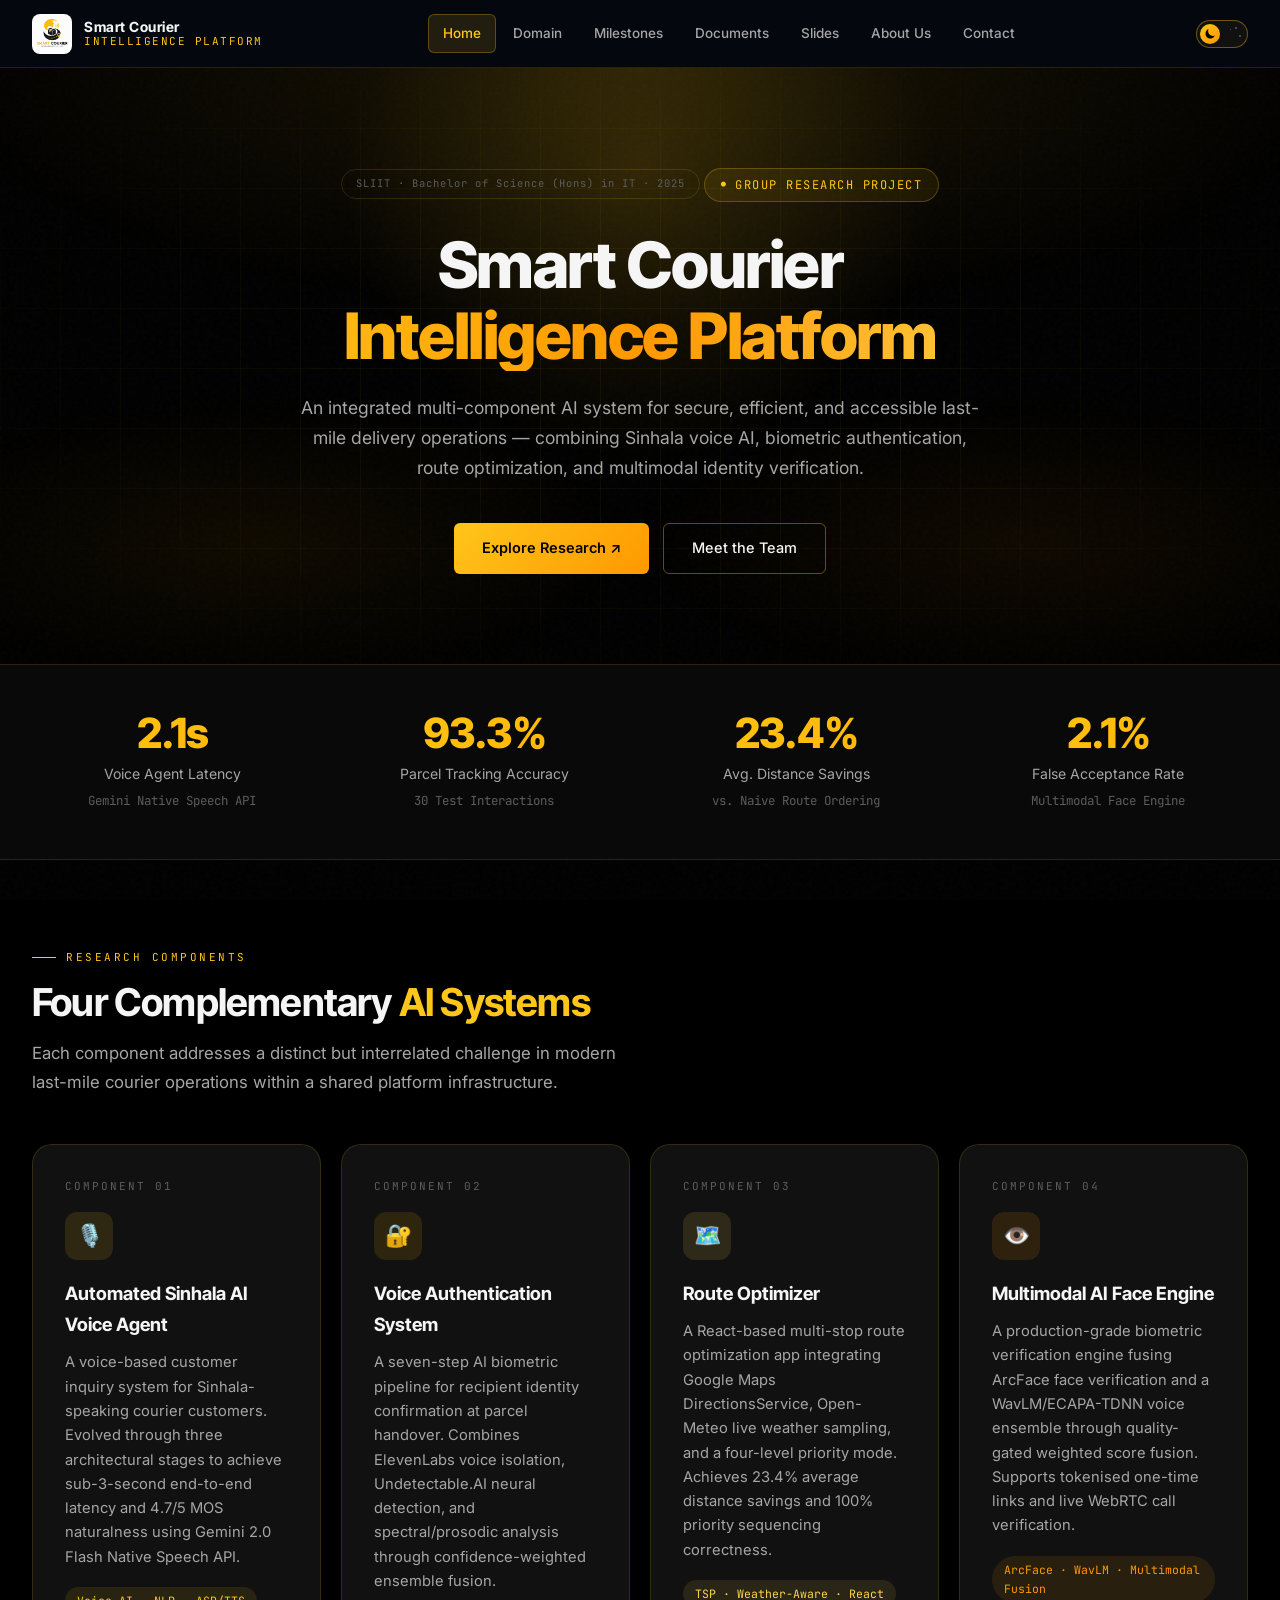
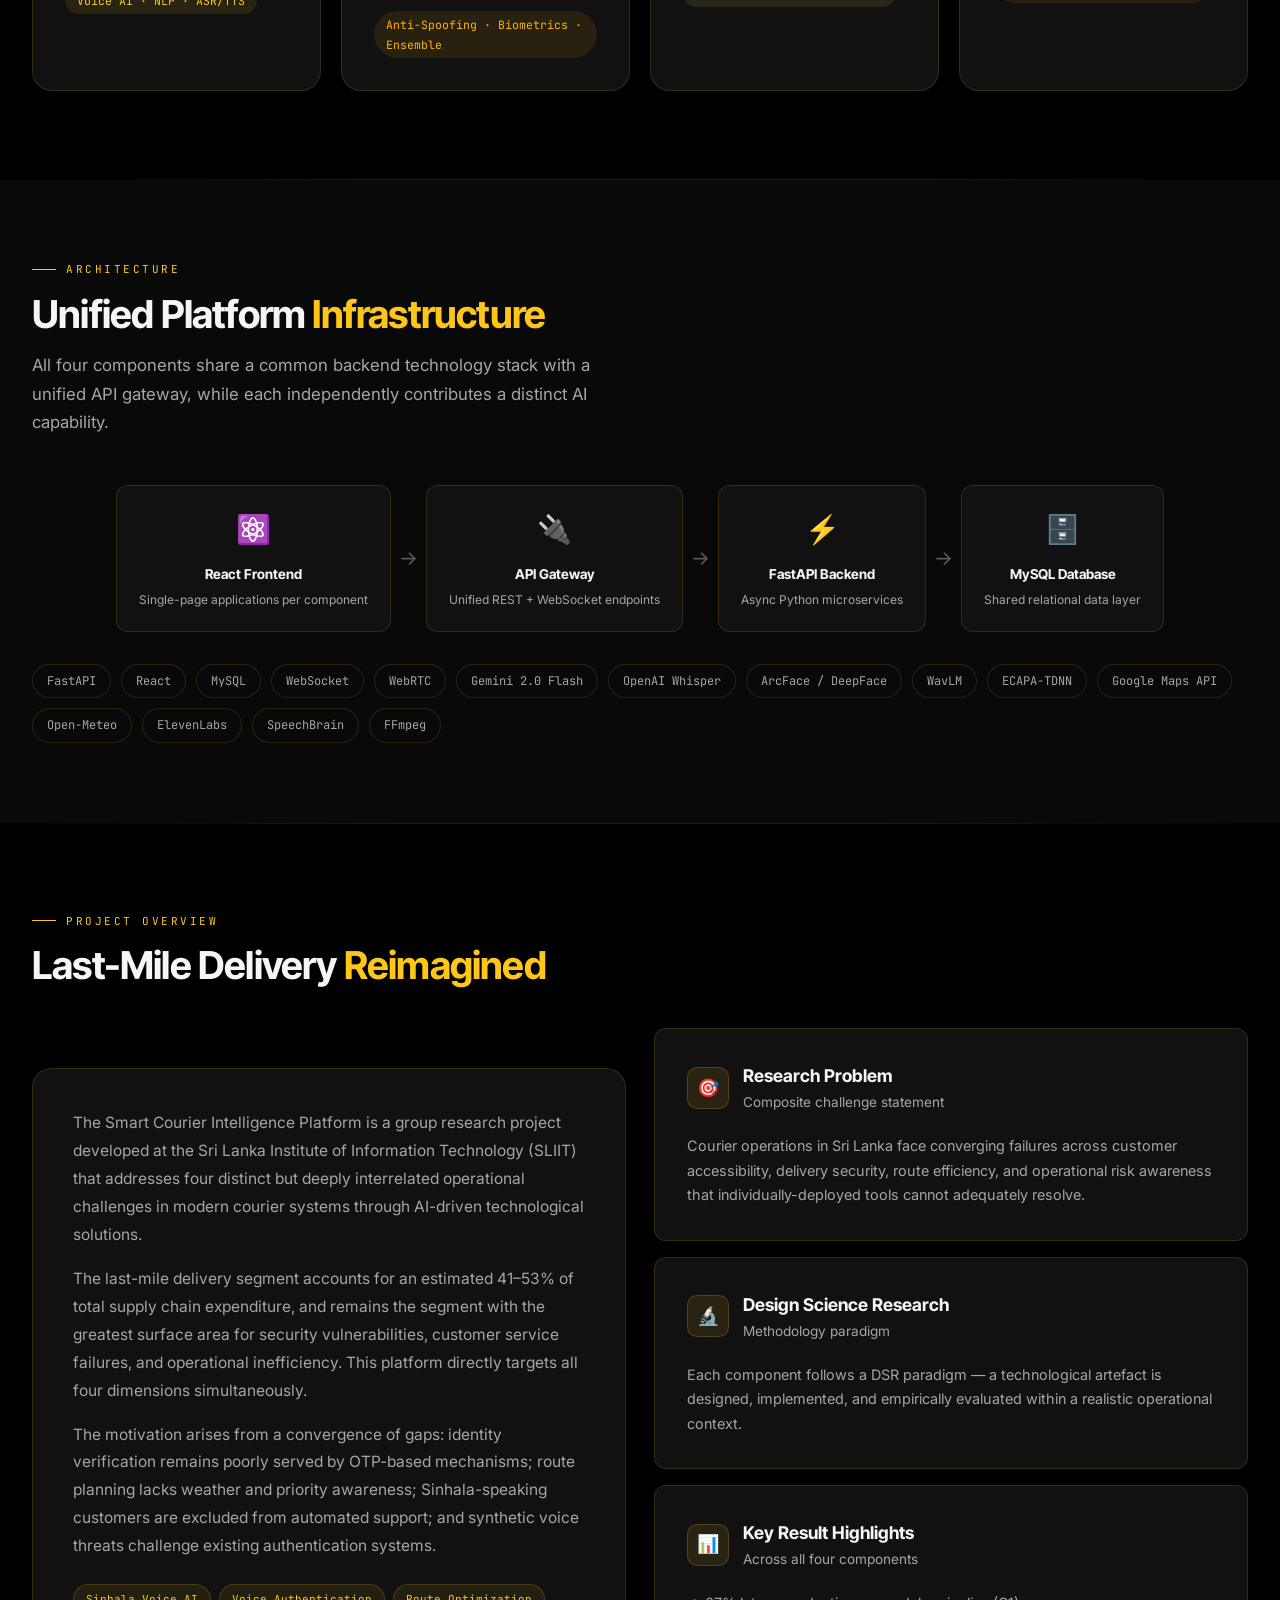
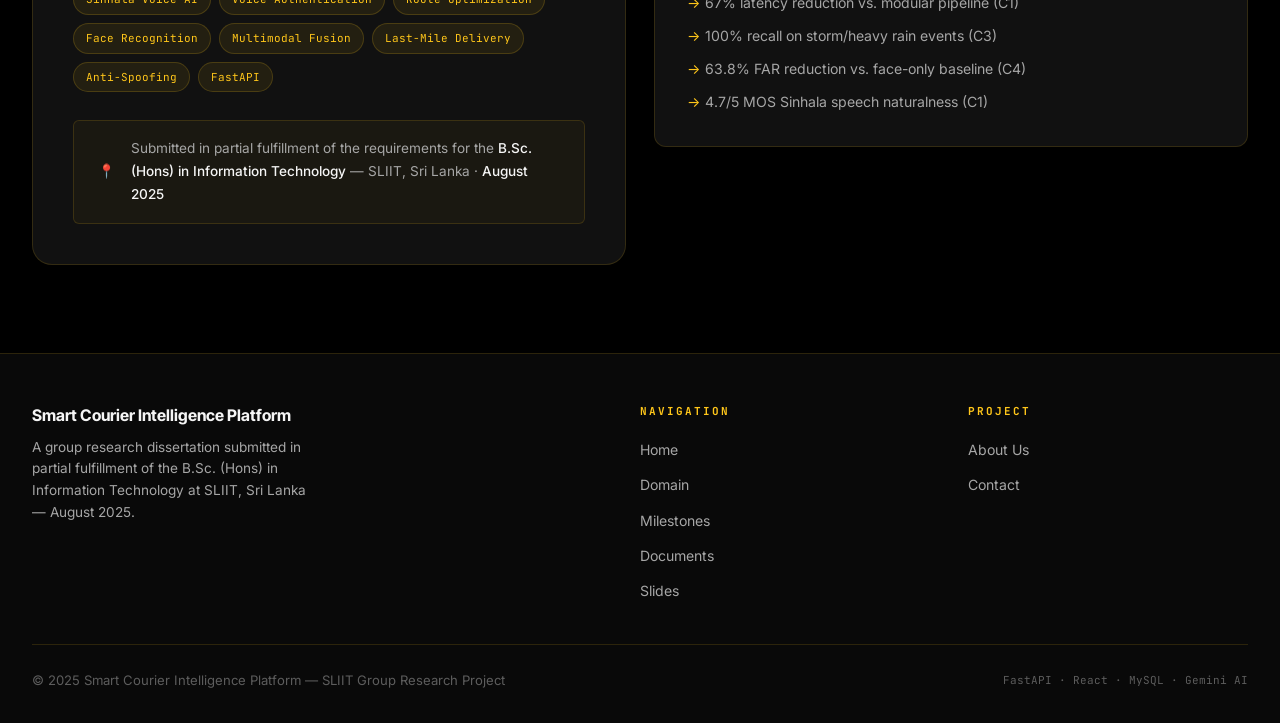
==== commit 694ecbaf: "Add logo" ====
--- a/index.html
+++ b/index.html
@@ -70,7 +70,7 @@
 <nav class="navbar">
   <div class="nav-inner">
     <a href="index.html" class="nav-brand">
-      <div class="nav-logo">SC<br>IP</div>
+      <div class="nav-logo"><img src="logo.jpeg" alt="Smart Courier Logo"></div>
       <div class="nav-name">Smart Courier<span>Intelligence Platform</span></div>
     </a>
     <div class="nav-links">
--- a/style.css
+++ b/style.css
@@ -176,12 +176,15 @@
   flex-shrink: 0;
 }
 .nav-logo {
-  width: 36px; height: 36px;
-  background: linear-gradient(135deg, var(--accent-cyan), var(--accent-orange));
+  width: 40px; height: 40px;
   border-radius: 8px;
-  display: flex; align-items: center; justify-content: center;
-  font-family: var(--font-mono); font-size: 13px; font-weight: 500;
-  color: #050911; letter-spacing: -0.5px;
+  overflow: hidden;
+  flex-shrink: 0;
+}
+.nav-logo img {
+  width: 100%;
+  height: 100%;
+  object-fit: cover;
 }
 .nav-name {
   font-family: var(--font-head); font-size: 14px; font-weight: 700;
